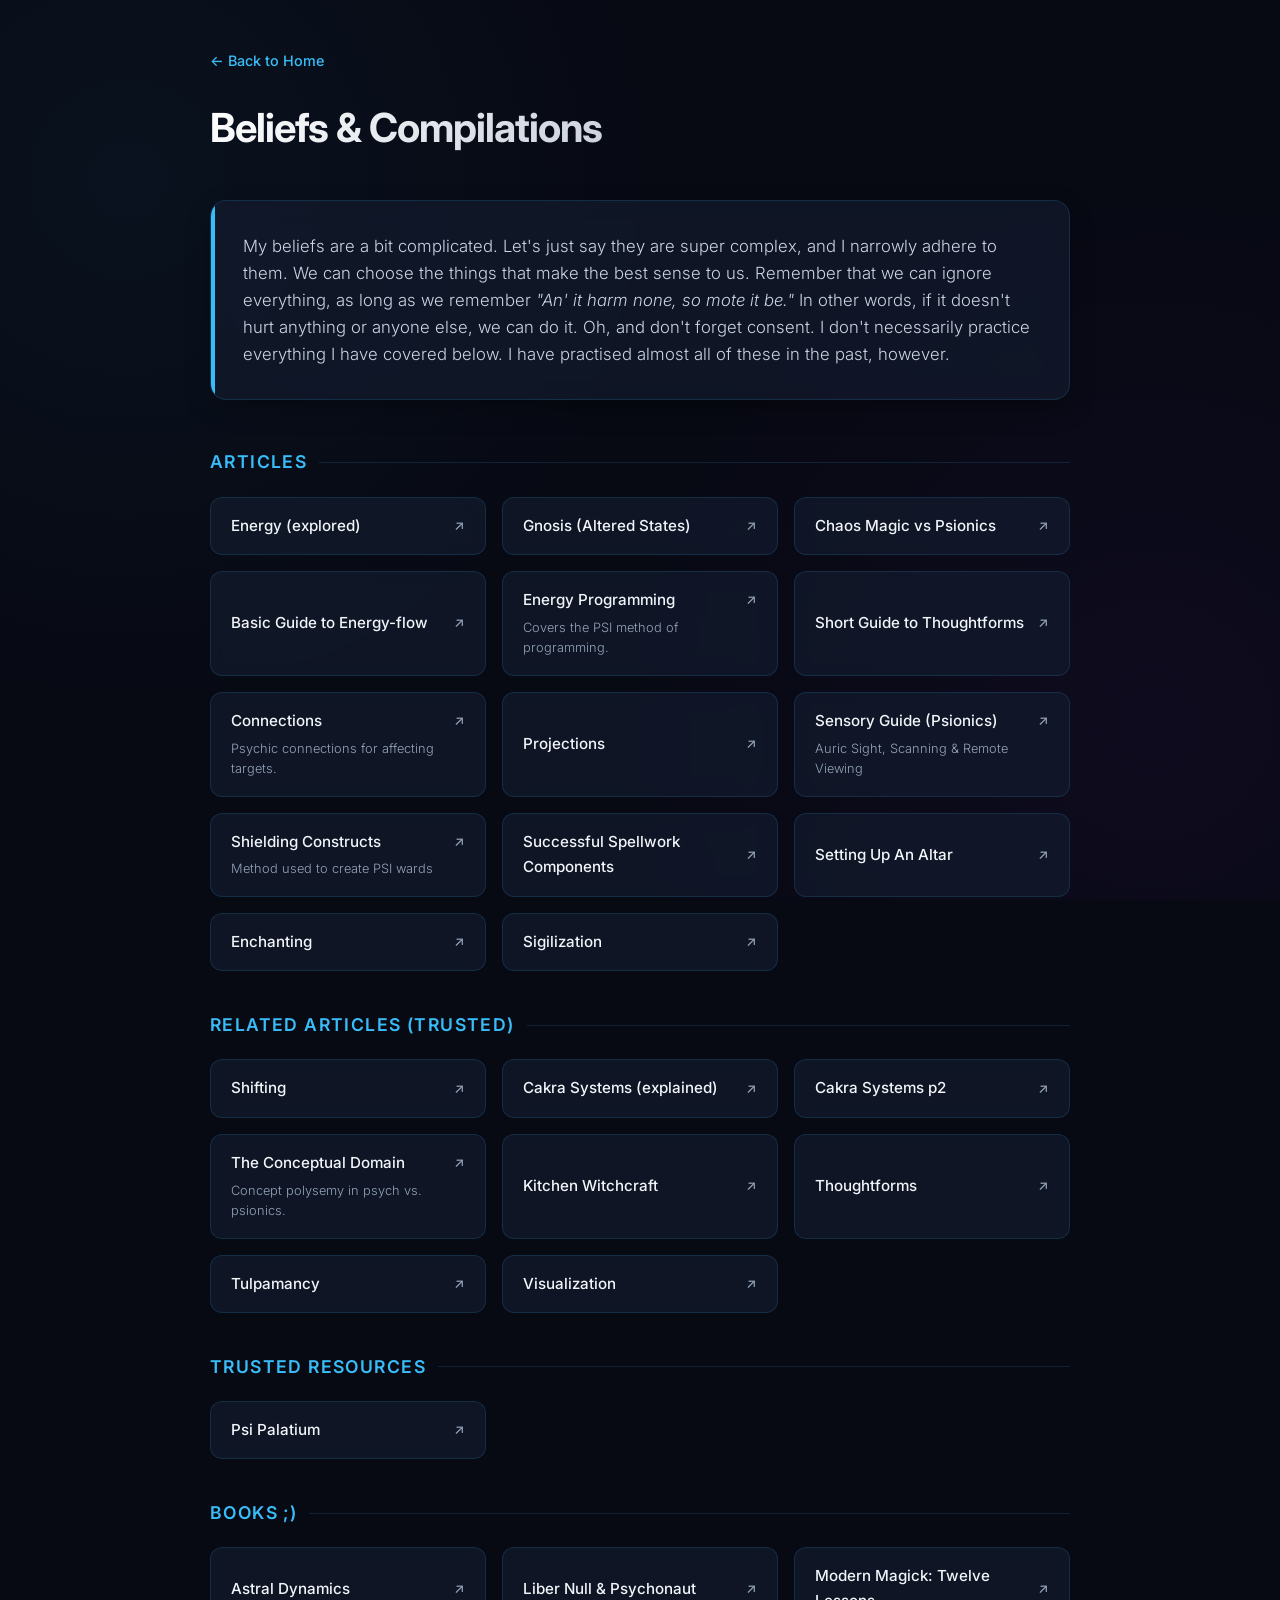
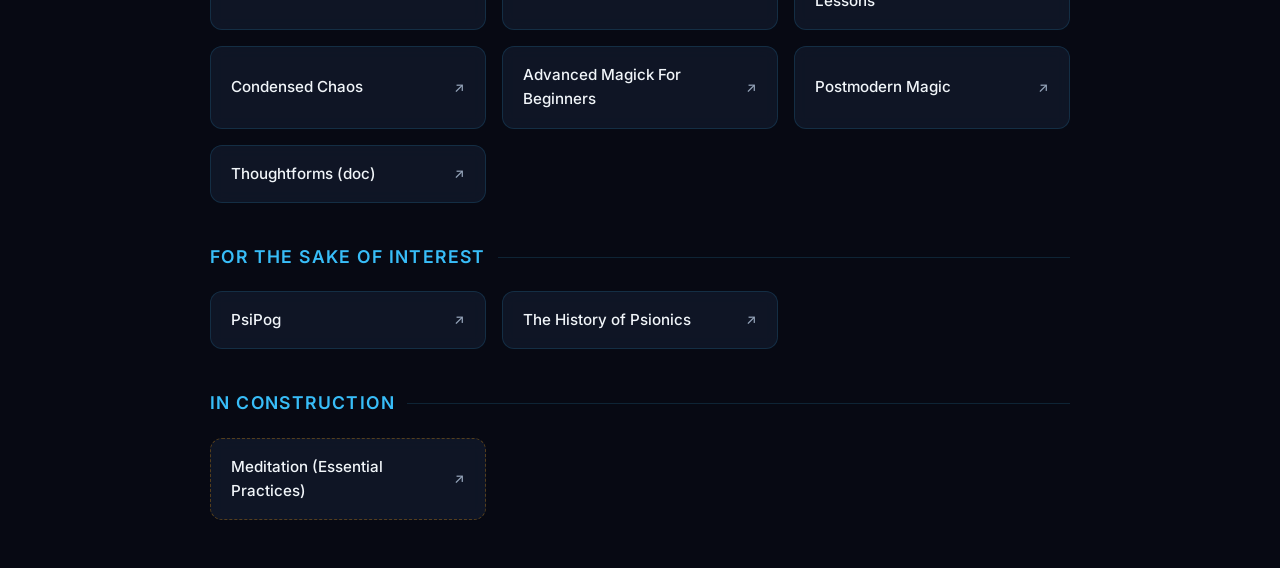
==== beliefs.html @ 6cb575be "Add: beliefs and resource archive page (`beliefs.html`) containing categorized articles, reading lis" ====
<!DOCTYPE html>
<html lang="en">
<head>
    <meta charset="UTF-8">
    <meta name="viewport" content="width=device-width, initial-scale=1.0">
    <title>kodermyst // beliefs & archive</title>
    <!-- Import Modern Font -->
    <link rel="preconnect" href="https://fonts.googleapis.com">
    <link rel="preconnect" href="https://fonts.gstatic.com" crossorigin>
    <link href="https://fonts.googleapis.com/css2?family=Inter:wght@300;400;500;600;700&display=swap" rel="stylesheet">
    
    <style>
        :root {
            --bg-color: #070913;
            --card-bg: rgba(19, 28, 46, 0.7);
            --card-border: rgba(56, 189, 248, 0.15);
            --card-hover-border: rgba(56, 189, 248, 0.5);
            --text-main: #f1f5f9;
            --text-muted: #94a3b8;
            --accent-color: #38bdf8;
            --accent-glow: rgba(56, 189, 248, 0.15);
            --badge-bg: rgba(56, 189, 248, 0.1);
        }

        body {
            background-color: var(--bg-color);
            color: var(--text-main);
            font-family: 'Inter', -apple-system, BlinkMacSystemFont, sans-serif;
            line-height: 1.6;
            margin: 0;
            padding: 3rem 1.5rem;
            background-image: 
                radial-gradient(circle at 10% 20%, rgba(56, 189, 248, 0.05) 0%, transparent 40%),
                radial-gradient(circle at 90% 80%, rgba(147, 51, 234, 0.05) 0%, transparent 40%);
            background-attachment: fixed;
        }

        .container {
            max-width: 860px;
            margin: 0 auto;
        }

        header {
            margin-bottom: 2.5rem;
        }

        header a {
            color: var(--accent-color);
            text-decoration: none;
            font-size: 0.9rem;
            font-weight: 500;
            display: inline-flex;
            align-items: center;
            gap: 0.5rem;
            margin-bottom: 1.5rem;
            transition: opacity 0.2s;
        }

        header a:hover {
            opacity: 0.8;
        }

        h1 {
            font-size: 2.5rem;
            font-weight: 700;
            margin: 0;
            background: linear-gradient(135deg, #ffffff 0%, #94a3b8 100%);
            -webkit-background-clip: text;
            -webkit-text-fill-color: transparent;
            letter-spacing: -0.025em;
        }

        .intro-card {
            background: var(--card-bg);
            backdrop-filter: blur(12px);
            border: 1px solid var(--card-border);
            border-radius: 16px;
            padding: 2rem;
            margin-bottom: 3rem;
            box-shadow: 0 10px 30px -10px rgba(0, 0, 0, 0.5);
            position: relative;
            overflow: hidden;
        }

        .intro-card::before {
            content: '';
            position: absolute;
            top: 0; left: 0; width: 4px; height: 100%;
            background: var(--accent-color);
        }

        .intro-card p {
            margin: 0;
            color: #cbd5e1;
            font-size: 1.05rem;
            font-weight: 300;
        }

        .section-title {
            font-size: 1.1rem;
            font-weight: 600;
            color: var(--accent-color);
            margin: 2.5rem 0 1.25rem 0;
            display: flex;
            align-items: center;
            gap: 0.75rem;
            text-transform: uppercase;
            letter-spacing: 0.08em;
        }

        .section-title::after {
            content: '';
            flex: 1;
            height: 1px;
            background: var(--card-border);
        }

        .links-grid {
            display: grid;
            grid-template-columns: repeat(auto-fill, minmax(260px, 1fr));
            gap: 1rem;
        }

        .link-item {
            background: var(--card-bg);
            backdrop-filter: blur(8px);
            border: 1px solid var(--card-border);
            border-radius: 12px;
            padding: 1rem 1.25rem;
            transition: all 0.25s cubic-bezier(0.4, 0, 0.2, 1);
            display: flex;
            flex-direction: column;
            justify-content: center;
        }

        .link-item:hover {
            border-color: var(--card-hover-border);
            background: rgba(19, 28, 46, 0.9);
            transform: translateY(-3px);
            box-shadow: 0 8px 20px -6px var(--accent-glow);
        }

        .link-item a {
            color: var(--text-main);
            text-decoration: none;
            font-weight: 500;
            font-size: 0.95rem;
            display: flex;
            align-items: center;
            justify-content: space-between;
        }

        .link-item a::after {
            content: '↗';
            color: var(--text-muted);
            font-size: 0.85rem;
            transition: transform 0.2s, color 0.2s;
        }

        .link-item:hover a::after {
            transform: translate(2px, -2px);
            color: var(--accent-color);
        }

        .link-item span.note {
            font-size: 0.8rem;
            color: var(--text-muted);
            margin-top: 0.35rem;
            font-weight: 300;
        }

        .in-construction {
            border-style: dashed;
            border-color: rgba(245, 158, 11, 0.3);
        }
        
        .in-construction:hover {
            border-color: #f59e0b;
            box-shadow: 0 8px 20px -6px rgba(245, 158, 11, 0.15);
        }
    </style>
</head>
<body>

<div class="container">
    <header>
        <a href="index.html">&larr; Back to Home</a>
        <h1>Beliefs & Compilations</h1>
    </header>

    <div class="intro-card">
        <p>
            My beliefs are a bit complicated. Let's just say they are super complex, and I narrowly adhere to them. We can choose the things that make the best sense to us. Remember that we can ignore everything, as long as we remember <em>"An' it harm none, so mote it be."</em> In other words, if it doesn't hurt anything or anyone else, we can do it. Oh, and don't forget consent. I don't necessarily practice everything I have covered below. I have practised almost all of these in the past, however.
        </p>
    </div>

    <!-- Articles -->
    <div class="section-title">Articles</div>
    <div class="links-grid">
        <div class="link-item"><a href="https://falteredground.blogspot.com/p/energy-explored.html" target="_blank">Energy (explored)</a></div>
        <div class="link-item"><a href="https://falteredground.blogspot.com/p/gnosis-altered-mental-states.html" target="_blank">Gnosis (Altered States)</a></div>
        <div class="link-item"><a href="https://falteredground.blogspot.com/p/cm-vs-psionics.html" target="_blank">Chaos Magic vs Psionics</a></div>
        <div class="link-item"><a href="https://falteredground.blogspot.com/p/energy-manipulation-methods-compilation.html" target="_blank">Basic Guide to Energy-flow</a></div>
        <div class="link-item">
            <a href="https://falteredground.blogspot.com/p/energy-programming-method-compilation.html" target="_blank">Energy Programming</a>
            <span class="note">Covers the PSI method of programming.</span>
        </div>
        <div class="link-item"><a href="https://falteredground.blogspot.com/p/unleashing-thoughtforms-chaotes-guide.html" target="_blank">Short Guide to Thoughtforms</a></div>
        <div class="link-item">
            <a href="https://falteredground.blogspot.com/p/connections.html" target="_blank">Connections</a>
            <span class="note">Psychic connections for affecting targets.</span>
        </div>
        <div class="link-item"><a href="https://falteredground.blogspot.com/p/projections.html" target="_blank">Projections</a></div>
        <div class="link-item">
            <a href="https://falteredground.blogspot.com/p/sensory-basics.html" target="_blank">Sensory Guide (Psionics)</a>
            <span class="note">Auric Sight, Scanning & Remote Viewing</span>
        </div>
        <div class="link-item">
            <a href="https://falteredground.blogspot.com/p/shielding-constructs.html" target="_blank">Shielding Constructs</a>
            <span class="note">Method used to create PSI wards</span>
        </div>
        <div class="link-item"><a href="https://falteredground.blogspot.com/p/components-of-successful-spellwork.html" target="_blank">Successful Spellwork Components</a></div>
        <div class="link-item"><a href="https://falteredground.blogspot.com/p/setting-up-altar.html" target="_blank">Setting Up An Altar</a></div>
        <div class="link-item"><a href="https://falteredground.blogspot.com/p/enchanting.html" target="_blank">Enchanting</a></div>
        <div class="link-item"><a href="https://falteredground.blogspot.com/p/sigilization.html" target="_blank">Sigilization</a></div>
    </div>

    <!-- Related Articles -->
    <div class="section-title">Related Articles (Trusted)</div>
    <div class="links-grid">
        <div class="link-item"><a href="https://www.wattpad.com/1020739499-shifting-and-a-lil-witchcraft-b-r-e-a-t-h-e" target="_blank">Shifting</a></div>
        <div class="link-item"><a href="https://hareesh.org/blog/2016/2/5/the-real-story-on-the-chakras" target="_blank">Cakra Systems (explained)</a></div>
        <div class="link-item"><a href="https://subtleyoga.com/new-and-old-age-chakras-a-response-to-christopher-wallis-recent-article/" target="_blank">Cakra Systems p2</a></div>
        <div class="link-item">
            <a href="https://web.archive.org/web/20180612165923/http://forums.vsociety.net/index.php?topic=10224.0" target="_blank">The Conceptual Domain</a>
            <span class="note">Concept polysemy in psych vs. psionics.</span>
        </div>
        <div class="link-item"><a href="https://pin.it/2G1vzh7" target="_blank">Kitchen Witchcraft</a></div>
        <div class="link-item"><a href="https://secretyouniverse.com/the-secrets-of-thoughtforms-revealed-servitors-tulpas-pendulums-and-egregores/" target="_blank">Thoughtforms</a></div>
        <div class="link-item"><a href="https://savageminds.org/2016/02/13/paranormalizing-the-popular-through-the-tibetan-tulpa/" target="_blank">Tulpamancy</a></div>
        <div class="link-item"><a href="https://psifish.board-directory.net/t1-visualizing-by-c0verst0ry" target="_blank">Visualization</a></div>
    </div>

    <!-- Trusted Resources -->
    <div class="section-title">Trusted Resources</div>
    <div class="links-grid">
        <div class="link-item"><a href="http://www.psipalatium.com" target="_blank">Psi Palatium</a></div>
    </div>

    <!-- Books -->
    <div class="section-title">Books ;)</div>
    <div class="links-grid">
        <div class="link-item"><a href="http://wwwinfo.jinr.ru/~grom/AD%20-%20eng/index.htm" target="_blank">Astral Dynamics</a></div>
        <div class="link-item"><a href="https://zalbarath666.files.wordpress.com/2012/07/peter-j-carroll-liber-null-psychonaut.pdf" target="_blank">Liber Null & Psychonaut</a></div>
        <div class="link-item"><a href="https://poderesunidosstudio.files.wordpress.com/2009/12/donald-michael-kraig-modern-magick.pdf" target="_blank">Modern Magick: Twelve Lessons</a></div>
        <div class="link-item"><a href="http://www.philhine.org.uk/writings/pdfs/orchaos.pdf" target="_blank">Condensed Chaos</a></div>
        <div class="link-item"><a href="https://sisapo06.s3.amazonaws.com/advanced%2520magick%2520for%2520beginners%2520alan%2520chapman-5006.pdf" target="_blank">Advanced Magick For Beginners</a></div>
        <div class="link-item"><a href="https://www.pdfdrive.com/postmodern-magic-e39682732.html" target="_blank">Postmodern Magic</a></div>
        <div class="link-item"><a href="https://moodle.swarthmore.edu/pluginfile.php/622900/mod_folder/content/0/IC%2520-%2520Thoughtforms2.pdf" target="_blank">Thoughtforms (doc)</a></div>
    </div>

    <!-- For the sake of interest -->
    <div class="section-title">For the Sake of Interest</div>
    <div class="links-grid">
        <div class="link-item"><a href="https://www.psipog.net/" target="_blank">PsiPog</a></div>
        <div class="link-item"><a href="https://www.psionicsinstitute.org/education/articles/miscellaneous/history-of-the-psi-sites/" target="_blank">The History of Psionics</a></div>
    </div>

    <!-- In Construction -->
    <div class="section-title">In Construction</div>
    <div class="links-grid">
        <div class="link-item in-construction">
            <a href="https://falteredground.blogspot.com/p/meditation.html" target="_blank">Meditation (Essential Practices)</a>
        </div>
    </div>
</div>

</body>
</html>
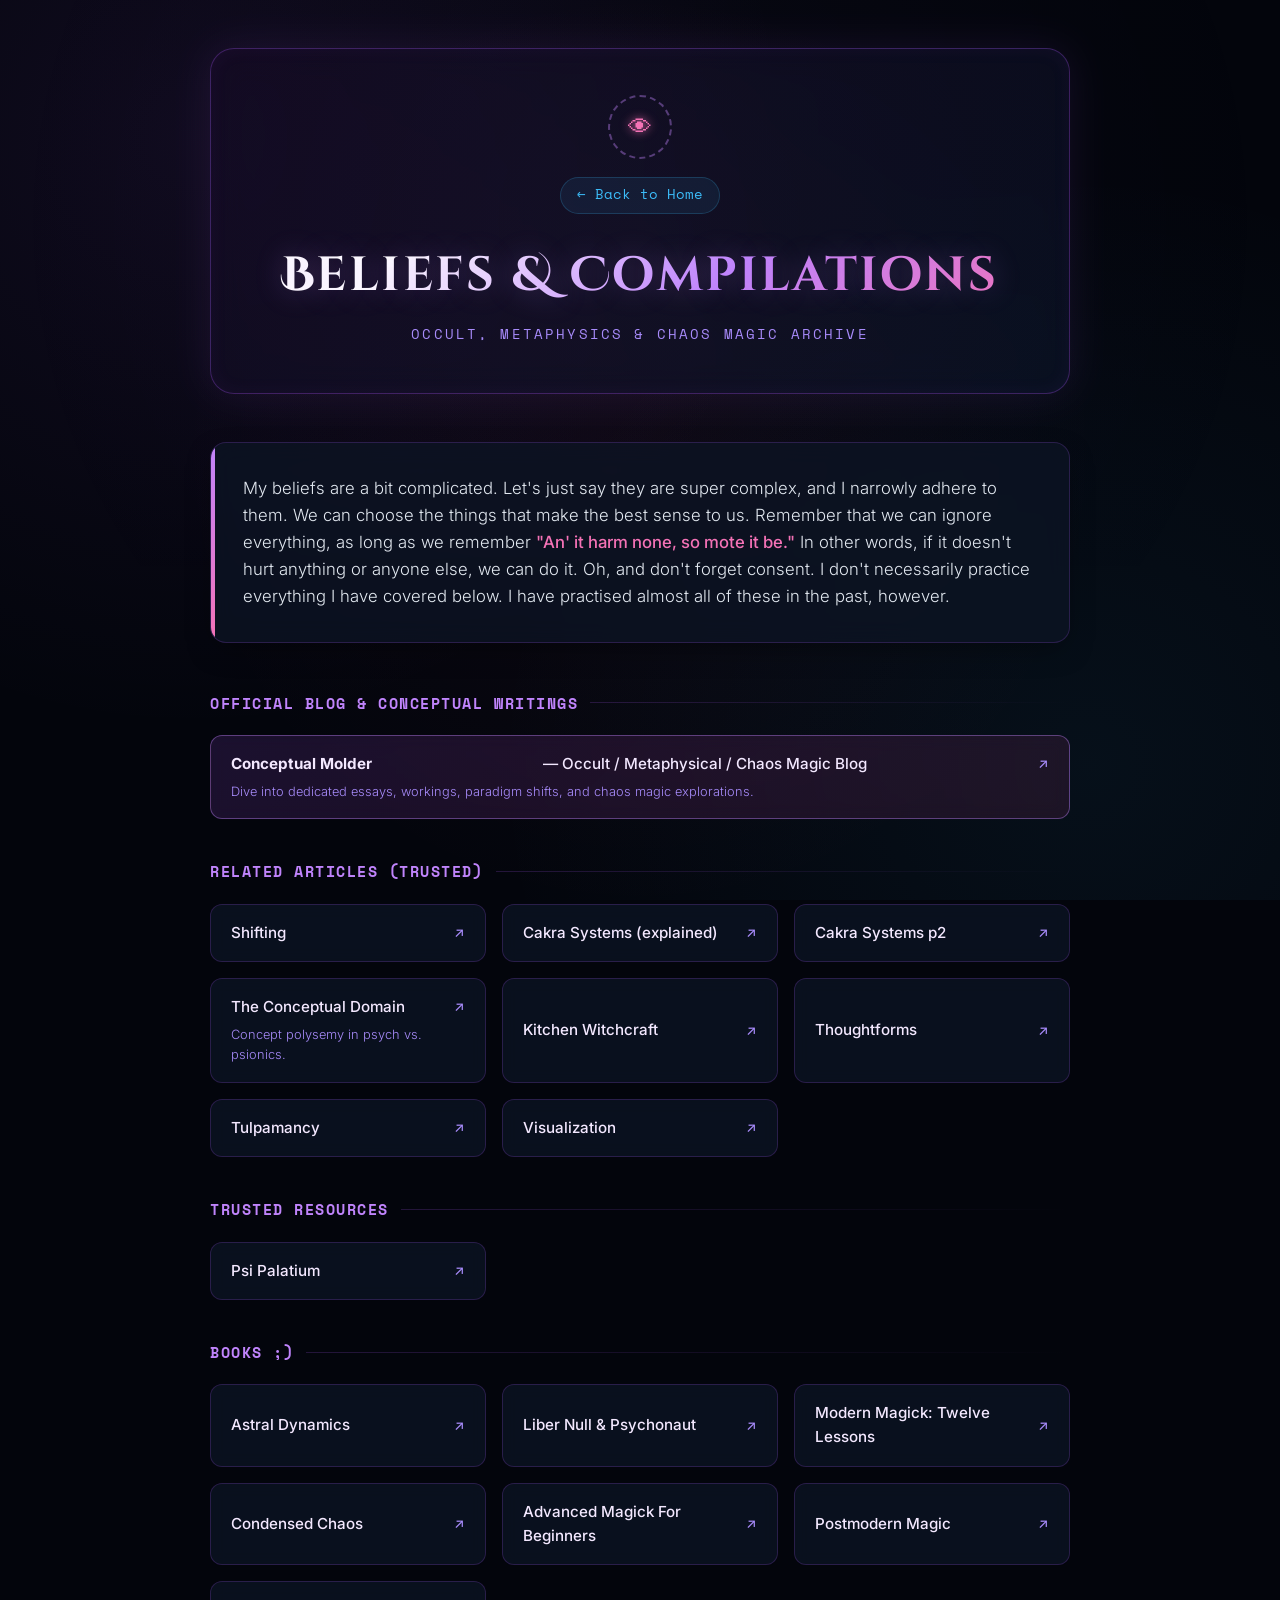
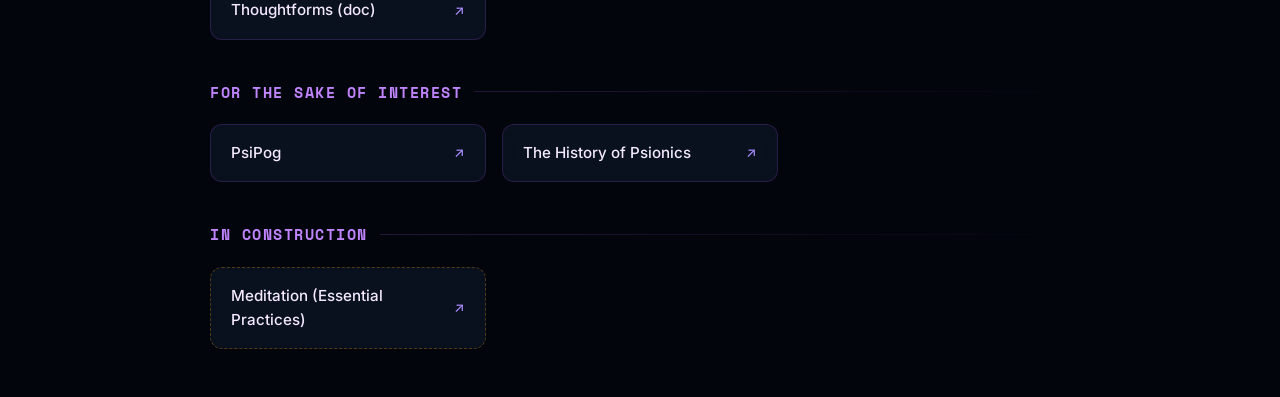
==== commit 428a573f: "Update header aesthetics & replace articles with conceptualmolder.blogspot.com Upgraded the site hea" ====
--- a/beliefs.html
+++ b/beliefs.html
@@ -3,23 +3,25 @@
 <head>
     <meta charset="UTF-8">
     <meta name="viewport" content="width=device-width, initial-scale=1.0">
-    <title>kodermyst // beliefs & archive</title>
-    <!-- Import Modern Font -->
+    <title>kodermyst // occult & metaphysical archive</title>
+    <!-- Import Modern Font & Mystic Display Font -->
     <link rel="preconnect" href="https://fonts.googleapis.com">
     <link rel="preconnect" href="https://fonts.gstatic.com" crossorigin>
-    <link href="https://fonts.googleapis.com/css2?family=Inter:wght@300;400;500;600;700&display=swap" rel="stylesheet">
+    <link href="https://fonts.googleapis.com/css2?family=Cinzel+Decorative:wght@700&family=Inter:wght@300;400;500;600;700&family=Space+Mono:ital,wght@0,400;0,700;1,400&display=swap" rel="stylesheet">
     
     <style>
         :root {
-            --bg-color: #070913;
-            --card-bg: rgba(19, 28, 46, 0.7);
-            --card-border: rgba(56, 189, 248, 0.15);
-            --card-hover-border: rgba(56, 189, 248, 0.5);
-            --text-main: #f1f5f9;
-            --text-muted: #94a3b8;
-            --accent-color: #38bdf8;
-            --accent-glow: rgba(56, 189, 248, 0.15);
-            --badge-bg: rgba(56, 189, 248, 0.1);
+            --bg-color: #03050c;
+            --card-bg: rgba(13, 20, 36, 0.75);
+            --card-border: rgba(168, 85, 247, 0.2);
+            --card-hover-border: rgba(236, 72, 153, 0.6);
+            --text-main: #f3e8ff;
+            --text-muted: #a78bfa;
+            --accent-purple: #c084fc;
+            --accent-pink: #f472b6;
+            --accent-cyan: #38bdf8;
+            --accent-glow: rgba(192, 132, 252, 0.25);
+            --badge-bg: rgba(168, 85, 247, 0.1);
         }
 
         body {
@@ -30,44 +32,125 @@
             margin: 0;
             padding: 3rem 1.5rem;
             background-image: 
-                radial-gradient(circle at 10% 20%, rgba(56, 189, 248, 0.05) 0%, transparent 40%),
-                radial-gradient(circle at 90% 80%, rgba(147, 51, 234, 0.05) 0%, transparent 40%);
+                radial-gradient(circle at 15% 15%, rgba(168, 85, 247, 0.08) 0%, transparent 45%),
+                radial-gradient(circle at 85% 85%, rgba(56, 189, 248, 0.06) 0%, transparent 45%),
+                radial-gradient(circle at 50% 50%, rgba(236, 72, 153, 0.04) 0%, transparent 60%);
             background-attachment: fixed;
+            overflow-x: hidden;
         }
 
         .container {
             max-width: 860px;
             margin: 0 auto;
+            position: relative;
         }
 
         header {
-            margin-bottom: 2.5rem;
-        }
-
-        header a {
-            color: var(--accent-color);
+            margin-bottom: 3rem;
+            text-align: center;
+            position: relative;
+            padding: 3rem 1.5rem;
+            background: linear-gradient(135deg, rgba(20, 10, 35, 0.6) 0%, rgba(10, 20, 40, 0.6) 100%);
+            border: 1px solid rgba(168, 85, 247, 0.3);
+            border-radius: 24px;
+            backdrop-filter: blur(16px);
+            box-shadow: 0 0 40px rgba(168, 85, 247, 0.1), inset 0 0 20px rgba(168, 85, 247, 0.05);
+        }
+
+        header::before {
+            content: '';
+            position: absolute;
+            top: -50%;
+            left: -50%;
+            width: 200%;
+            height: 200%;
+            background: radial-gradient(circle, rgba(192, 132, 252, 0.03) 0%, transparent 70%);
+            animation: rotateGlow 30s linear infinite;
+            pointer-events: none;
+        }
+
+        @keyframes rotateGlow {
+            0% { transform: rotate(0deg); }
+            100% { transform: rotate(360deg); }
+        }
+
+        .sigil-container {
+            width: 60px;
+            height: 60px;
+            margin: 0 auto 1.25rem auto;
+            position: relative;
+            display: flex;
+            align-items: center;
+            justify-content: center;
+        }
+
+        .sigil-ring {
+            position: absolute;
+            width: 100%;
+            height: 100%;
+            border: 2px dashed rgba(192, 132, 252, 0.4);
+            border-radius: 50%;
+            animation: spinSlow 15s linear infinite;
+        }
+
+        .sigil-core {
+            font-size: 1.5rem;
+            color: var(--accent-pink);
+            text-shadow: 0 0 10px var(--accent-pink);
+            animation: pulseGlow 3s ease-in-out infinite alternate;
+        }
+
+        @keyframes spinSlow {
+            0% { transform: rotate(0deg); }
+            100% { transform: rotate(360deg); }
+        }
+
+        @keyframes pulseGlow {
+            0% { opacity: 0.6; transform: scale(0.95); }
+            100% { opacity: 1; transform: scale(1.05); }
+        }
+
+        header a.back-link {
+            color: var(--accent-cyan);
             text-decoration: none;
-            font-size: 0.9rem;
+            font-size: 0.85rem;
+            font-family: 'Space Mono', monospace;
             font-weight: 500;
             display: inline-flex;
             align-items: center;
             gap: 0.5rem;
             margin-bottom: 1.5rem;
-            transition: opacity 0.2s;
-        }
-
-        header a:hover {
-            opacity: 0.8;
+            transition: all 0.2s;
+            background: rgba(56, 189, 248, 0.08);
+            padding: 0.4rem 1rem;
+            border-radius: 20px;
+            border: 1px solid rgba(56, 189, 248, 0.2);
+        }
+
+        header a.back-link:hover {
+            background: rgba(56, 189, 248, 0.15);
+            box-shadow: 0 0 15px rgba(56, 189, 248, 0.3);
+            transform: translateX(-3px);
         }
 
         h1 {
-            font-size: 2.5rem;
+            font-family: 'Cinzel Decorative', serif;
+            font-size: clamp(2rem, 4vw, 3rem);
             font-weight: 700;
-            margin: 0;
-            background: linear-gradient(135deg, #ffffff 0%, #94a3b8 100%);
+            margin: 0 0 0.5rem 0;
+            background: linear-gradient(135deg, #ffffff 20%, #c084fc 60%, #f472b6 100%);
             -webkit-background-clip: text;
             -webkit-text-fill-color: transparent;
-            letter-spacing: -0.025em;
+            letter-spacing: 0.05em;
+            text-shadow: 0 0 30px rgba(192, 132, 252, 0.3);
+        }
+
+        .subtitle {
+            font-family: 'Space Mono', monospace;
+            font-size: 0.9rem;
+            color: var(--text-muted);
+            letter-spacing: 0.15em;
+            text-transform: uppercase;
         }
 
         .intro-card {
@@ -86,33 +169,40 @@
             content: '';
             position: absolute;
             top: 0; left: 0; width: 4px; height: 100%;
-            background: var(--accent-color);
+            background: linear-gradient(to bottom, var(--accent-purple), var(--accent-pink));
         }
 
         .intro-card p {
             margin: 0;
-            color: #cbd5e1;
+            color: #e2e8f0;
             font-size: 1.05rem;
             font-weight: 300;
         }
 
+        .intro-card em {
+            color: var(--accent-pink);
+            font-style: normal;
+            font-weight: 500;
+        }
+
         .section-title {
-            font-size: 1.1rem;
-            font-weight: 600;
-            color: var(--accent-color);
+            font-family: 'Space Mono', monospace;
+            font-size: 0.95rem;
+            font-weight: 700;
+            color: var(--accent-purple);
             margin: 2.5rem 0 1.25rem 0;
             display: flex;
             align-items: center;
             gap: 0.75rem;
             text-transform: uppercase;
-            letter-spacing: 0.08em;
+            letter-spacing: 0.1em;
         }
 
         .section-title::after {
             content: '';
             flex: 1;
             height: 1px;
-            background: var(--card-border);
+            background: linear-gradient(to right, var(--card-border), transparent);
         }
 
         .links-grid {
@@ -131,13 +221,15 @@
             display: flex;
             flex-direction: column;
             justify-content: center;
+            position: relative;
+            overflow: hidden;
         }
 
         .link-item:hover {
             border-color: var(--card-hover-border);
-            background: rgba(19, 28, 46, 0.9);
+            background: rgba(20, 28, 48, 0.9);
             transform: translateY(-3px);
-            box-shadow: 0 8px 20px -6px var(--accent-glow);
+            box-shadow: 0 10px 25px -6px var(--accent-glow);
         }
 
         .link-item a {
@@ -159,7 +251,7 @@
 
         .link-item:hover a::after {
             transform: translate(2px, -2px);
-            color: var(--accent-color);
+            color: var(--accent-pink);
         }
 
         .link-item span.note {
@@ -178,14 +270,29 @@
             border-color: #f59e0b;
             box-shadow: 0 8px 20px -6px rgba(245, 158, 11, 0.15);
         }
+
+        /* Highlighted style for the new Blog section */
+        .blog-feature-item {
+            background: linear-gradient(135deg, rgba(168, 85, 247, 0.15) 0%, rgba(236, 72, 153, 0.1) 100%);
+            border: 1px solid rgba(192, 132, 252, 0.4);
+        }
+        .blog-feature-item:hover {
+            border-color: var(--accent-pink);
+            box-shadow: 0 0 25px rgba(236, 72, 153, 0.25);
+        }
     </style>
 </head>
 <body>
 
 <div class="container">
     <header>
-        <a href="index.html">&larr; Back to Home</a>
+        <div class="sigil-container">
+            <div class="sigil-ring"></div>
+            <div class="sigil-core">👁</div>
+        </div>
+        <a href="index.html" class="back-link">&larr; Back to Home</a>
         <h1>Beliefs & Compilations</h1>
+        <div class="subtitle">Occult, Metaphysics & Chaos Magic Archive</div>
     </header>
 
     <div class="intro-card">
@@ -194,35 +301,15 @@
         </p>
     </div>
 
-    <!-- Articles -->
-    <div class="section-title">Articles</div>
-    <div class="links-grid">
-        <div class="link-item"><a href="https://falteredground.blogspot.com/p/energy-explored.html" target="_blank">Energy (explored)</a></div>
-        <div class="link-item"><a href="https://falteredground.blogspot.com/p/gnosis-altered-mental-states.html" target="_blank">Gnosis (Altered States)</a></div>
-        <div class="link-item"><a href="https://falteredground.blogspot.com/p/cm-vs-psionics.html" target="_blank">Chaos Magic vs Psionics</a></div>
-        <div class="link-item"><a href="https://falteredground.blogspot.com/p/energy-manipulation-methods-compilation.html" target="_blank">Basic Guide to Energy-flow</a></div>
-        <div class="link-item">
-            <a href="https://falteredground.blogspot.com/p/energy-programming-method-compilation.html" target="_blank">Energy Programming</a>
-            <span class="note">Covers the PSI method of programming.</span>
+    <!-- Replaced Articles Section with Blog: conceptualmolder.blogspot.com -->
+    <div class="section-title">Official Blog & Conceptual Writings</div>
+    <div class="links-grid">
+        <div class="link-item blog-feature-item" style="grid-column: 1 / -1;">
+            <a href="https://conceptualmolder.blogspot.com" target="_blank">
+                <strong>Conceptual Molder</strong> &mdash; Occult / Metaphysical / Chaos Magic Blog
+            </a>
+            <span class="note">Dive into dedicated essays, workings, paradigm shifts, and chaos magic explorations.</span>
         </div>
-        <div class="link-item"><a href="https://falteredground.blogspot.com/p/unleashing-thoughtforms-chaotes-guide.html" target="_blank">Short Guide to Thoughtforms</a></div>
-        <div class="link-item">
-            <a href="https://falteredground.blogspot.com/p/connections.html" target="_blank">Connections</a>
-            <span class="note">Psychic connections for affecting targets.</span>
-        </div>
-        <div class="link-item"><a href="https://falteredground.blogspot.com/p/projections.html" target="_blank">Projections</a></div>
-        <div class="link-item">
-            <a href="https://falteredground.blogspot.com/p/sensory-basics.html" target="_blank">Sensory Guide (Psionics)</a>
-            <span class="note">Auric Sight, Scanning & Remote Viewing</span>
-        </div>
-        <div class="link-item">
-            <a href="https://falteredground.blogspot.com/p/shielding-constructs.html" target="_blank">Shielding Constructs</a>
-            <span class="note">Method used to create PSI wards</span>
-        </div>
-        <div class="link-item"><a href="https://falteredground.blogspot.com/p/components-of-successful-spellwork.html" target="_blank">Successful Spellwork Components</a></div>
-        <div class="link-item"><a href="https://falteredground.blogspot.com/p/setting-up-altar.html" target="_blank">Setting Up An Altar</a></div>
-        <div class="link-item"><a href="https://falteredground.blogspot.com/p/enchanting.html" target="_blank">Enchanting</a></div>
-        <div class="link-item"><a href="https://falteredground.blogspot.com/p/sigilization.html" target="_blank">Sigilization</a></div>
     </div>
 
     <!-- Related Articles -->
